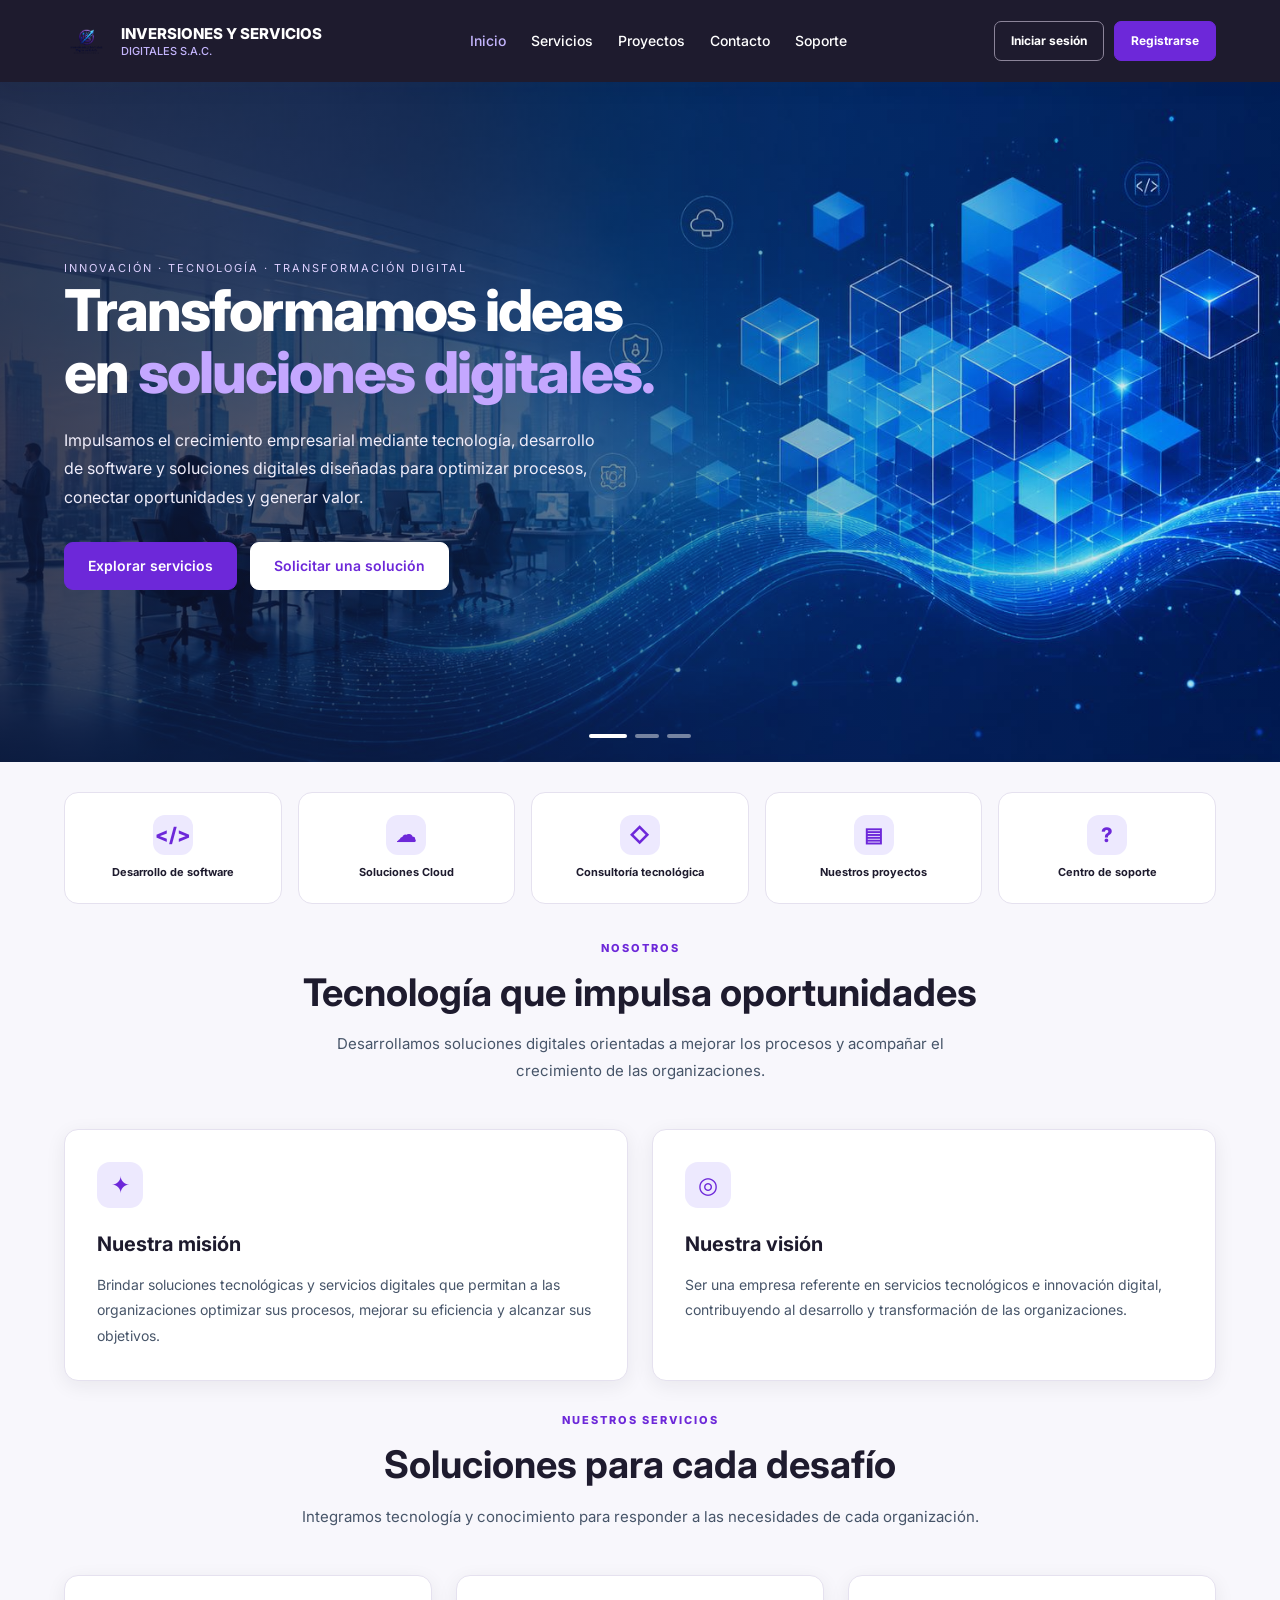
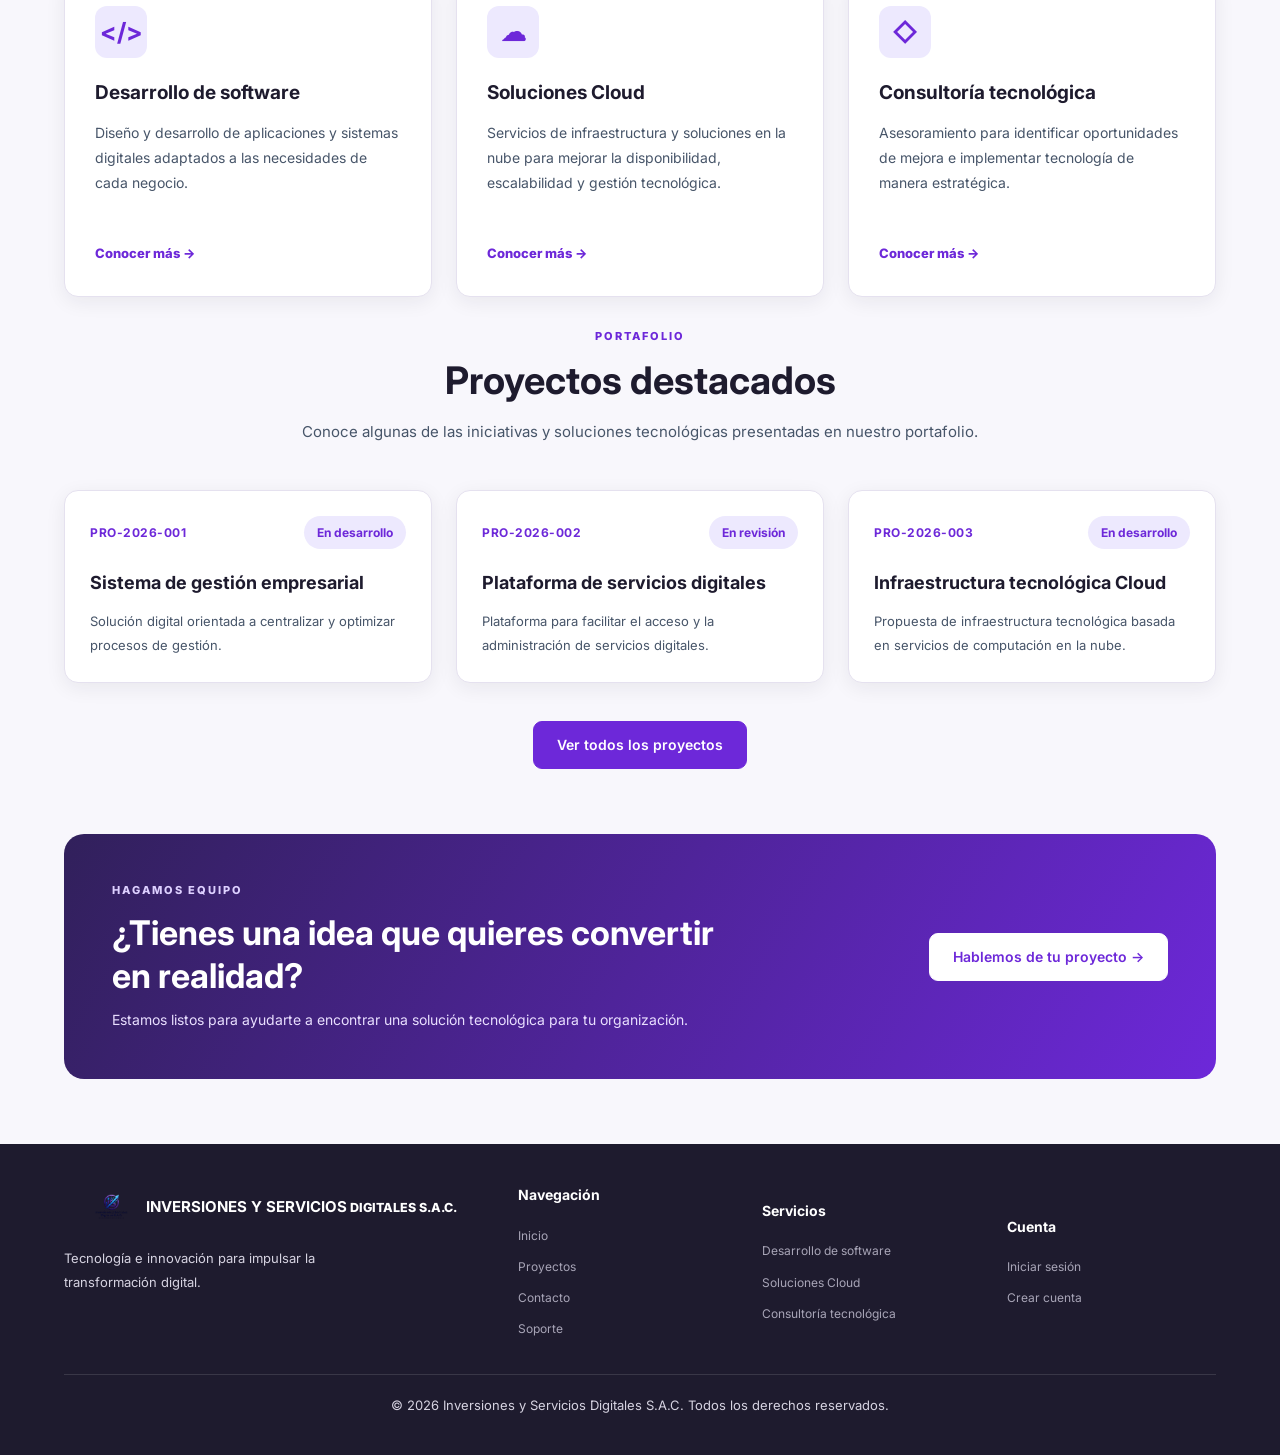
==== index.html @ 705d5c8a "Add files via upload" ====
<!DOCTYPE html>
<html lang="es">
<head>
    <meta charset="UTF-8">
    <meta name="viewport" content="width=device-width, initial-scale=1.0">
    <meta name="description" content="Inversiones y Servicios Digitales S.A.C. Soluciones tecnológicas, desarrollo de software y transformación digital para empresas.">
    <title>Inversiones y Servicios Digitales S.A.C.</title>
    <link rel="icon" type="image/png" href="assets/logo.png">
    <link rel="preconnect" href="https://fonts.googleapis.com">
    <link rel="preconnect" href="https://fonts.gstatic.com" crossorigin>
    <link href="https://fonts.googleapis.com/css2?family=Inter:wght@400;500;600;700;800&display=swap" rel="stylesheet">

    <link rel="stylesheet" href="css/styles.css">
</head>
<body>

    <!-- NAVEGACIÓN -->
     <header class="navbar">
        <div class="container nav-content">
             <a href="index.html" class="logo">
                <img src="assets/logo.png" alt="Logo ISD">
                <div class="logo-text">
                    INVERSIONES Y SERVICIOS
                    <span>DIGITALES S.A.C.</span>
                </div>
            </a>
            <button class="menu-toggle"
            aria-label="Abrir menú"
            aria-expanded="false">☰</button>
            <ul class="nav-links">
                <li><a href="index.html" class="active">Inicio</a></li>
                <li><a href="index.html#servicios">Servicios</a></li>
                <li><a href="proyectos.html">Proyectos</a></li>
                <li><a href="contacto.html">Contacto</a></li>
                <li><a href="soporte.html">Soporte</a></li>
            </ul>
            <div class="nav-actions">
                <a href="login.html" class="btn-login">Iniciar sesión</a>
                <a href="registro.html" class="btn-register">Registrarse</a>
            </div>
        </div>
    </header>

    <main>

        <!-- HERO PRINCIPAL -->
        <section class="home-hero">

            <div class="hero-overlay"></div>

            <div class="hero-container">
                <div class="hero-content">

                    <span class="hero-label">
                        INNOVACIÓN · TECNOLOGÍA · TRANSFORMACIÓN DIGITAL
                    </span>

                    <h1>
                        Transformamos ideas en
                        <span>soluciones digitales.</span>
                    </h1>

                    <p>
                        Impulsamos el crecimiento empresarial mediante
                        tecnología, desarrollo de software y soluciones
                        digitales diseñadas para optimizar procesos,
                        conectar oportunidades y generar valor.
                    </p>

                    <div class="hero-actions">
                        <a href="#servicios" class="btn btn-primary">
                            Explorar servicios
                        </a>

                        <a href="contacto.html" class="btn btn-secondary">
                            Solicitar una solución
                        </a>
                    </div>

                </div>
            </div>

            <div class="hero-indicator">
                <span></span>
                <span></span>
                <span></span>
            </div>

        </section>


        <!-- ACCESOS RÁPIDOS -->
        <section class="quick-access">
            <div class="quick-access-container">

                <a href="#software" class="quick-card">
                    <div class="quick-icon">&lt;/&gt;</div>
                    <span>Desarrollo de software</span>
                </a>

                <a href="#cloud" class="quick-card">
                    <div class="quick-icon">☁</div>
                    <span>Soluciones Cloud</span>
                </a>

                <a href="#consultoria" class="quick-card">
                    <div class="quick-icon">◇</div>
                    <span>Consultoría tecnológica</span>
                </a>

                <a href="proyectos.html" class="quick-card">
                    <div class="quick-icon">▤</div>
                    <span>Nuestros proyectos</span>
                </a>

                <a href="soporte.html" class="quick-card">
                    <div class="quick-icon">?</div>
                    <span>Centro de soporte</span>
                </a>

            </div>
        </section>


        <!-- NOSOTROS -->
        <section class="section about-section">
            <div class="container">

                <div class="section-heading">
                    <span class="section-tag">NOSOTROS</span>
                    <h2>Tecnología que impulsa oportunidades</h2>
                    <p>
                        Desarrollamos soluciones digitales orientadas
                        a mejorar los procesos y acompañar el crecimiento
                        de las organizaciones.
                    </p>
                </div>

                <div class="about-grid">

                    <article class="about-card">
                        <div class="about-icon">✦</div>
                        <h3>Nuestra misión</h3>
                        <p>
                            Brindar soluciones tecnológicas y servicios
                            digitales que permitan a las organizaciones
                            optimizar sus procesos, mejorar su eficiencia
                            y alcanzar sus objetivos.
                        </p>
                    </article>

                    <article class="about-card">
                        <div class="about-icon">◎</div>
                        <h3>Nuestra visión</h3>
                        <p>
                            Ser una empresa referente en servicios
                            tecnológicos e innovación digital,
                            contribuyendo al desarrollo y transformación
                            de las organizaciones.
                        </p>
                    </article>

                </div>

            </div>
        </section>


        <!-- SERVICIOS -->
        <section class="section services-section" id="servicios">
            <div class="container">

                <div class="section-heading">
                    <br>
                    <span class="section-tag">NUESTROS SERVICIOS</span>
                    <h2>Soluciones para cada desafío</h2>
                    <p>
                        Integramos tecnología y conocimiento para
                        responder a las necesidades de cada organización.
                    </p>
                </div>

                <div class="services-grid">

                    <article class="service-card" id="software">
                        <div class="service-icon">&lt;/&gt;</div>
                        <h3>Desarrollo de software</h3>
                        <p>
                            Diseño y desarrollo de aplicaciones y sistemas
                            digitales adaptados a las necesidades
                            de cada negocio.
                        </p>
                        <a href="contacto.html" class="card-link">
                            Conocer más →
                        </a>
                    </article>

                    <article class="service-card" id="cloud">
                        <div class="service-icon">☁</div>
                        <h3>Soluciones Cloud</h3>
                        <p>
                            Servicios de infraestructura y soluciones
                            en la nube para mejorar la disponibilidad,
                            escalabilidad y gestión tecnológica.
                        </p>
                        <a href="contacto.html" class="card-link">
                            Conocer más →
                        </a>
                    </article>

                    <article class="service-card" id="consultoria">
                        <div class="service-icon">◇</div>
                        <h3>Consultoría tecnológica</h3>
                        <p>
                            Asesoramiento para identificar oportunidades
                            de mejora e implementar tecnología
                            de manera estratégica.
                        </p>
                        <a href="contacto.html" class="card-link">
                            Conocer más →
                        </a>
                    </article>

                </div>

            </div>
        </section>


        <!-- PROYECTOS DESTACADOS -->
        <section class="section projects-section">
            <div class="container">

                <div class="section-heading">
                    <br>
                    <span class="section-tag">PORTAFOLIO</span>
                    <h2>Proyectos destacados</h2>
                    <p>
                        Conoce algunas de las iniciativas y soluciones
                        tecnológicas presentadas en nuestro portafolio.
                    </p>
                </div>

                <div class="projects-grid">

                    <article class="project-card">
                        <div class="project-top">
                            <span class="project-code">PRO-2026-001</span>
                            <span class="project-status status-progress">
                                En desarrollo
                            </span>
                        </div>
                        <h3>Sistema de gestión empresarial</h3>
                        <p>
                            Solución digital orientada a centralizar
                            y optimizar procesos de gestión.
                        </p>
                    </article>

                    <article class="project-card">
                        <div class="project-top">
                            <span class="project-code">PRO-2026-002</span>
                            <span class="project-status status-review">
                                En revisión
                            </span>
                        </div>
                        <h3>Plataforma de servicios digitales</h3>
                        <p>
                            Plataforma para facilitar el acceso
                            y la administración de servicios digitales.
                        </p>
                    </article>

                    <article class="project-card">
                        <div class="project-top">
                            <span class="project-code">PRO-2026-003</span>
                            <span class="project-status status-progress">
                                En desarrollo
                            </span>
                        </div>
                        <h3>Infraestructura tecnológica Cloud</h3>
                        <p>
                            Propuesta de infraestructura tecnológica
                            basada en servicios de computación en la nube.
                        </p>
                    </article>

                </div>

                <div class="projects-action">
                    <a href="proyectos.html" class="btn btn-outline">
                        Ver todos los proyectos
                    </a>
                </div>

            </div>
        </section>


        <!-- LLAMADA A LA ACCIÓN -->
        <section class="cta-section">
            <div class="container">
                <div class="cta-content">

                    <div>
                        <span class="cta-tag">HAGAMOS EQUIPO</span>
                        <h2>¿Tienes una idea que quieres convertir en realidad?</h2>
                        <p>
                            Estamos listos para ayudarte a encontrar
                            una solución tecnológica para tu organización.
                        </p>
                    </div>

                    <a href="contacto.html" class="btn btn-cta">
                        Hablemos de tu proyecto →
                    </a>

                </div>
            </div>
        </section>

    </main>


    <!-- FOOTER -->
    <footer class="footer">
        <div class="container">

            <div class="footer-content">

                <div class="footer-brand">
                    <a href="index.html" class="logo footer-logo">
                        <img src="assets/logo.png" alt="Logo de la empresa">
                        <span class="logo-text">
                            <strong>INVERSIONES Y SERVICIOS</strong>
                            <small>DIGITALES S.A.C.</small>
                        </span>
                    </a>

                    <p>
                        Tecnología e innovación para impulsar
                        la transformación digital.
                    </p>
                </div>

                <div class="footer-links">
                    <h4>Navegación</h4>
                    <a href="index.html">Inicio</a>
                    <a href="proyectos.html">Proyectos</a>
                    <a href="contacto.html">Contacto</a>
                    <a href="soporte.html">Soporte</a>
                </div>

                <div class="footer-links">
                    <h4>Servicios</h4>
                    <a href="#software">Desarrollo de software</a>
                    <a href="#cloud">Soluciones Cloud</a>
                    <a href="#consultoria">Consultoría tecnológica</a>
                </div>

                <div class="footer-links">
                    <h4>Cuenta</h4>
                    <a href="login.html">Iniciar sesión</a>
                    <a href="registro.html">Crear cuenta</a>
                </div>

            </div>

            <div class="footer-bottom">
                <p>
                    © 2026 Inversiones y Servicios Digitales S.A.C.
                    Todos los derechos reservados.
                </p>
            </div>

        </div>
    </footer>

    <script src="js/app.js"></script>

</body>
</html>
---- css/styles.css ----
:root {
    --principal: #F8F7FC;
    --secundario: #6D28D9;
    --oscuro: #1E1B2E;

    --blanco: #FFFFFF;
    --texto: #475569;
    --borde: #E5E1EF;

    --violeta-claro: #EDE9FE;
    --violeta-hover: #5B21B6;

    --verde: #16A34A;
    --amarillo: #D97706;
    --rojo: #DC2626;

    --sombra: 0 5px 20px rgba(30, 27, 46, 0.07);
    --sombra-hover: 0 12px 30px rgba(30, 27, 46, 0.12);

    --radio: 14px;
    --transicion: 0.3s ease;
}

* {
    margin: 0;
    padding: 0;
    box-sizing: border-box;
}

html {
    scroll-behavior: smooth;
    scroll-padding-top: 90px;
}

body {
    font-family: 'Inter', Arial, sans-serif;
    background: var(--principal);
    color: var(--oscuro);
    line-height: 1.6;
}

a {
    text-decoration: none;
    color: inherit;
}

button,
input,
select,
textarea {
    font: inherit;
}

img {
    max-width: 100%;
    display: block;
}

.container {
    width: 90%;
    max-width: 1200px;
    margin: 0 auto;
}

.navbar {
    background: var(--oscuro);
    color: var(--blanco);
    padding: 15px 0;
    position: sticky;
    top: 0;
    z-index: 100;
    box-shadow: var(--sombra);
}

.nav-content,
.nav-container {
    width: 90%;
    max-width: 1320px;
    min-height: 52px;
    margin: 0 auto;

    display: flex;
    align-items: center;
    justify-content: space-between;
    gap: 20px;
}

.logo {
    display: flex;
    align-items: center;
    gap: 12px;
}

.logo img {
    width: 45px;
    height: 45px;
    object-fit: contain;
}

.logo-text {
    font-size: 15px;
    font-weight: 800;
    line-height: 1.3;
}

.logo-text span {
    display: block;
    color: #C4B5FD;
    font-size: 11px;
    font-weight: 500;
}

.navbar .logo-text {
    display: flex;
    flex-direction: column;
    color: var(--blanco);
}

.navbar .logo-text strong {
    font-size: 12px;
    font-weight: 800;
}

.navbar .logo-text small {
    color: #C4B5FD;
    font-size: 10px;
}

/* ENLACES DE NAVEGACIÓN */

.nav-links {
    display: flex;
    align-items: center;
    gap: 25px;
    list-style: none;
}

.nav-links a {
    color: var(--blanco);
    font-size: 14px;
    font-weight: 500;
    transition: var(--transicion);
}

.nav-links a:hover,
.nav-links a.active {
    color: #C4B5FD;
}

.menu-toggle {
    display: none;
    background: transparent;
    color: var(--blanco);
    border: 0;
    cursor: pointer;
    padding: 5px;
}

.menu-toggle span {
    display: block;
    width: 25px;
    height: 3px;
    margin: 5px auto;
    background: var(--blanco);
    border-radius: 3px;
    transition: var(--transicion);
}

.menu-toggle.active span:nth-child(1) {
    transform: translateY(8px) rotate(45deg);
}

.menu-toggle.active span:nth-child(2) {
    opacity: 0;
}

.menu-toggle.active span:nth-child(3) {
    transform: translateY(-8px) rotate(-45deg);
}

.nav-actions {
    display: flex;
    align-items: center;
    gap: 10px;
    flex-shrink: 0;
}

.btn-login,
.btn-register,
.nav-login,
.nav-register {
    display: inline-flex;
    align-items: center;
    justify-content: center;

    padding: 9px 16px;
    border-radius: 8px;

    font-size: 12px;
    font-weight: 700;

    transition: var(--transicion);
}

.btn-login,
.nav-login {
    color: var(--blanco);
    background: transparent;
    border: 1px solid #8B8499;
}

.btn-login:hover,
.nav-login:hover {
    background: rgba(255, 255, 255, 0.10);
    border-color: var(--blanco);
}

/* REGISTRARSE */

.btn-register,
.nav-register {
    color: var(--blanco);
    background: var(--secundario);
    border: 1px solid var(--secundario);
}

.btn-register:hover,
.nav-register:hover {
    background: var(--violeta-hover);
    border-color: var(--violeta-hover);
    transform: translateY(-2px);
}

.btn {
    display: inline-block;

    background: var(--secundario);
    color: var(--blanco);

    border: 1px solid var(--secundario);
    padding: 12px 23px;

    border-radius: 9px;

    font-size: 14px;
    font-weight: 600;

    cursor: pointer;
    text-align: center;

    transition: var(--transicion);
}

.btn:hover {
    background: var(--violeta-hover);
    border-color: var(--violeta-hover);
    transform: translateY(-2px);
}

.btn-light {
    background: var(--blanco);
    color: var(--secundario);
    border-color: var(--blanco);
}

.btn-light:hover {
    background: var(--violeta-claro);
    color: var(--violeta-hover);
    border-color: var(--violeta-claro);
}

.btn-primary {
    background: var(--secundario);
    color: var(--blanco);
    border-color: var(--secundario);
}

.btn-primary:hover {
    background: var(--violeta-hover);
    border-color: var(--violeta-hover);
}

.btn-secondary {
    background: var(--blanco);
    color: var(--secundario);
    border-color: var(--blanco);
}

.btn-secondary:hover {
    background: var(--violeta-claro);
    color: var(--violeta-hover);
}

.btn:focus-visible,
.menu-toggle:focus-visible,
.nav-links a:focus-visible,
.nav-actions a:focus-visible {
    outline: 3px solid #C4B5FD;
    outline-offset: 4px;
}

.project-card {
    position: relative;
    display: flex;
    flex-direction: column;
    align-items: flex-start;
}

.project-code {
    display: inline-block;
    color: var(--secundario);
    font-size: 12px;
    font-weight: 700;
    letter-spacing: 0.5px;
    margin-bottom: 12px;
}

.project-status {
    display: inline-block;
    width: fit-content;
    padding: 7px 13px;
    margin-top: 18px;
    border-radius: 20px;
    font-size: 12px;
    font-weight: 700;
}

.status-progress {
    background: #EDE9FE;
    color: #6D28D9;
}

.projects-action {
    display: flex;
    justify-content: center;
    margin-top: 38px;
}

.page-header {
    background: var(--oscuro);
    color: var(--blanco);
    padding: 60px 0;
}

.page-header h1 {
    font-size: clamp(27px, 4vw, 38px);
    line-height: 1.3;
    margin-bottom: 12px;
}

.page-header p {
    color: #D6D3E1;
    max-width: 700px;
    font-size: 15px;
}

.dashboard {
    padding: 45px 0 80px;
}

.dashboard-top {
    display: flex;
    align-items: center;
    justify-content: space-between;
    gap: 15px;
    flex-wrap: wrap;
    margin-bottom: 25px;
}

.connection {
    display: inline-block;
    background: #DCFCE7;
    color: #166534;
    padding: 9px 15px;
    border-radius: 30px;
    font-size: 12px;
    font-weight: 700;
}

.dashboard-note {
    background: #FEF3C7;
    color: #92400E;
    border-radius: 9px;
    padding: 13px 16px;
    font-size: 13px;
    margin-bottom: 22px;
}

.table-container {
    overflow-x: auto;
    background: var(--blanco);
    border-radius: var(--radio);
    box-shadow: var(--sombra);
    border: 1px solid var(--borde);
}

table {
    width: 100%;
    border-collapse: collapse;
    min-width: 950px;
}

th {
    background: var(--oscuro);
    color: var(--blanco);
    text-align: left;
    padding: 16px;
    font-size: 13px;
    font-weight: 600;
}

td {
    padding: 15px 16px;
    border-bottom: 1px solid var(--borde);
    color: var(--texto);
    font-size: 13px;
}

tbody tr {
    transition: background var(--transicion);
}

tbody tr:hover {
    background: #F8F5FF;
}

tbody tr:last-child td {
    border-bottom: none;
}

.status {
    display: inline-block;
    border-radius: 30px;
    padding: 5px 11px;
    font-size: 11px;
    font-weight: 700;
}

.status-process {
    background: #DBEAFE;
    color: #1D4ED8;
}

.status-pending {
    background: #FEF3C7;
    color: #92400E;
}

.status-review {
    background: #EDE9FE;
    color: #6D28D9;
}

.status-finished {
    background: #DCFCE7;
    color: #166534;
}

.filter-bar {
    display: flex;
    flex-wrap: wrap;
    gap: 12px;
    margin-bottom: 20px;
}

.filter-bar input,
.filter-bar select {
    background: var(--blanco);
    border: 1px solid var(--borde);
    border-radius: 8px;
    padding: 11px 13px;
    outline: none;
}

.filter-bar input {
    flex: 1;
    min-width: 200px;
}

.filter-bar input:focus,
.filter-bar select:focus {
    border-color: var(--secundario);
    box-shadow: 0 0 0 3px rgba(109, 40, 217, 0.10);
}

.form-section {
    padding: 65px 0 85px;
}

.form-container {
    max-width: 720px;
    margin: 0 auto;
    background: var(--blanco);
    padding: 38px;
    border: 1px solid var(--borde);
    border-radius: var(--radio);
    box-shadow: var(--sombra);
}

.form-container h2 {
    margin-bottom: 9px;
    font-size: 24px;
}

.form-description {
    color: var(--texto);
    font-size: 14px;
    margin-bottom: 28px;
}

.form-grid {
    display: grid;
    grid-template-columns: repeat(2, minmax(0, 1fr));
    gap: 18px;
}

.form-group {
    margin-bottom: 18px;
}

.form-group.full {
    grid-column: 1 / -1;
}

.form-group label {
    display: block;
    font-size: 13px;
    font-weight: 700;
    margin-bottom: 7px;
}

.form-group input,
.form-group select,
.form-group textarea {
    width: 100%;
    padding: 12px 14px;
    border: 1px solid var(--borde);
    border-radius: 8px;
    outline: none;
    background: var(--blanco);
    transition: var(--transicion);
}

.form-group input:focus,
.form-group select:focus,
.form-group textarea:focus {
    border-color: var(--secundario);
    box-shadow: 0 0 0 3px rgba(109, 40, 217, 0.12);
}

.form-group textarea {
    resize: vertical;
    min-height: 130px;
}

.form-message {
    margin-top: 15px;
    font-size: 14px;
    font-weight: 600;
}

.footer {
    background: var(--oscuro);
    color: var(--blanco);
    padding: 40px 0;
    text-align: center;
}

.footer .logo {
    justify-content: center;
}

.footer .logo-text {
    text-align: left;
}

.footer p {
    color: #D6D3E1;
    font-size: 13px;
}

.footer-links {
    display: flex;
    justify-content: center;
    flex-wrap: wrap;
    gap: 22px;
    margin: 20px 0;
}

.footer-links a {
    color: #C4B5FD;
    font-size: 13px;
    transition: var(--transicion);
}

.footer-links a:hover {
    color: var(--blanco);
}

.nav-container {
    width: 90%;
    max-width: 1320px;
    min-height: 52px;
    margin: 0 auto;
    display: flex;
    align-items: center;
    justify-content: space-between;
    gap: 25px;
}

.navbar .logo-text {
    display: flex;
    flex-direction: column;
    color: var(--blanco);
}

.navbar .logo-text strong {
    font-size: 12px;
    font-weight: 800;
}

.navbar .logo-text small {
    color: #C4B5FD;
    font-size: 10px;
}

.nav-actions {
    display: flex;
    align-items: center;
    gap: 10px;
    flex-shrink: 0;
}

.btn-login,
.btn-register {
    display: inline-flex;
    align-items: center;
    justify-content: center;
    padding: 9px 16px;
    border-radius: 7px;
    font-size: 12px;
    font-weight: 700;
    text-decoration: none;
    transition: var(--transicion);
}

.btn-login {
    color: var(--blanco);
    background: transparent;
    border: 1px solid #8B8499;
}

.btn-login:hover {
    background: rgba(255,255,255,0.10);
    border-color: var(--blanco);
}

.btn-register {
    color: var(--blanco);
    background: var(--secundario);
    border: 1px solid var(--secundario);
}

.btn-register:hover {
    background: var(--violeta-hover);
    border-color: var(--violeta-hover);
    transform: translateY(-2px);
}

.home-hero {
    position: relative;
    width: 100%;
    min-height: 570px;
    height: min(680px, 72vw);
    display: flex;
    align-items: center;
    overflow: hidden;
    background-image: url("../assets/banner.jpeg");
    background-size: cover;
    background-position: center;
    background-repeat: no-repeat;
}

.home-hero .hero-overlay {
    position: absolute;
    inset: 0;
    z-index: 1;
    background: linear-gradient(
        90deg,
        rgba(13, 20, 48, 0.82) 0%,
        rgba(13, 20, 48, 0.66) 34%,
        rgba(13, 20, 48, 0.20) 66%,
        rgba(13, 20, 48, 0.03) 100%
    );
}

.home-hero .hero-container {
    position: relative;
    z-index: 2;
    width: 90%;
    max-width: 1320px;
    margin: 0 auto;
}

.home-hero .hero-content {
    display: block;
    max-width: 590px;
    color: var(--blanco);
}

.home-hero .hero-label {
    background: transparent;
    color: #DDD0FF;
    padding: 0;
    border-radius: 0;
    font-size: 11px;
    letter-spacing: 2px;
    margin-bottom: 22px;
}

.home-hero .hero-content h1 {
    max-width: 620px;
    color: var(--blanco);
    font-size: clamp(38px, 4.5vw, 64px);
    line-height: 1.08;
    font-weight: 800;
    letter-spacing: -2px;
    margin-bottom: 22px;
}

.home-hero .hero-content h1 span {
    color: #C4A7FF;
}

.home-hero .hero-content p {
    max-width: 540px;
    color: #F0EDFA;
    font-size: 16px;
    line-height: 1.8;
    margin-bottom: 30px;
}

.home-hero .hero-actions {
    display: flex;
    flex-wrap: wrap;
    gap: 13px;
}

.home-hero .btn-primary {
    background: var(--secundario);
    color: var(--blanco);
    border-color: var(--secundario);
}

.home-hero .btn-primary:hover {
    background: var(--violeta-hover);
    border-color: var(--violeta-hover);
}

.home-hero .btn-secondary {
    background: var(--blanco);
    color: var(--secundario);
    border-color: var(--blanco);
}

.home-hero .btn-secondary:hover {
    background: var(--violeta-claro);
}

.hero-indicator {
    position: absolute;
    z-index: 3;
    bottom: 24px;
    left: 50%;
    transform: translateX(-50%);
    display: flex;
    gap: 8px;
}

.hero-indicator span {
    width: 24px;
    height: 4px;
    border-radius: 10px;
    background: rgba(255,255,255,0.45);
}

.hero-indicator span:first-child {
    width: 38px;
    background: var(--blanco);
}

.quick-access {
    background: var(--principal);
    padding: 30px 0;
}

.quick-access-container {
    width: 90%;
    max-width: 1180px;
    margin: auto;
    display: grid;
    grid-template-columns: repeat(5, minmax(0, 1fr));
    gap: 16px;
}

.quick-card {
    min-height: 112px;
    background: var(--blanco);
    border: 1px solid var(--borde);
    border-radius: var(--radio);
    display: flex;
    flex-direction: column;
    justify-content: center;
    align-items: center;
    gap: 9px;
    padding: 15px 10px;
    transition: var(--transicion);
}

.quick-card:hover {
    border-color: var(--secundario);
    transform: translateY(-5px);
    box-shadow: var(--sombra-hover);
}

.quick-icon {
    width: 40px;
    height: 40px;
    display: grid;
    place-items: center;
    border-radius: 12px;
    background: var(--violeta-claro);
    color: var(--secundario);
    font-size: 20px;
    font-weight: 800;
}

.quick-card span:last-child {
    color: var(--oscuro);
    font-size: 11px;
    font-weight: 700;
    text-align: center;
}

.home-hero ~ .quick-access + .section .section-heading,
.home-hero ~ .section .section-heading {
    max-width: 680px;
    margin: 0 auto 45px;
    text-align: center;
}

.section-heading .section-tag {
    display: inline-block;
    color: var(--secundario);
    font-size: 11px;
    font-weight: 800;
    letter-spacing: 2px;
    margin-bottom: 12px;
}

.section-heading h2 {
    color: var(--oscuro);
    font-size: clamp(27px, 3vw, 38px);
    line-height: 1.2;
    margin-bottom: 15px;
}

.section-heading p {
    color: var(--texto);
    font-size: 15px;
    line-height: 1.8;
}

.about-grid {
    display: grid;
    grid-template-columns: repeat(2, minmax(0, 1fr));
    gap: 24px;
}

.about-card {
    padding: 32px;
    background: var(--blanco);
    border: 1px solid var(--borde);
    border-radius: var(--radio);
    box-shadow: var(--sombra);
}

.about-icon {
    width: 46px;
    height: 46px;
    display: grid;
    place-items: center;
    border-radius: 13px;
    background: var(--violeta-claro);
    color: var(--secundario);
    font-size: 23px;
    margin-bottom: 20px;
}

.about-card h3 {
    font-size: 20px;
    margin-bottom: 12px;
}

.about-card p {
    color: var(--texto);
    font-size: 14px;
    line-height: 1.8;
}

.services-section {
    background: var(--principal);
}

.services-grid {
    display: grid;
    grid-template-columns: repeat(3, minmax(0, 1fr));
    gap: 24px;
}

.service-card {
    background: var(--blanco);
    padding: 30px;
    border-radius: var(--radio);
    border: 1px solid var(--borde);
    box-shadow: var(--sombra);
    transition: var(--transicion);
}

.service-card:hover {
    transform: translateY(-5px);
    border-color: var(--secundario);
    box-shadow: var(--sombra-hover);
}

.service-icon {
    width: 52px;
    height: 52px;
    background: var(--violeta-claro);
    color: var(--secundario);
    border-radius: 12px;
    display: grid;
    place-items: center;
    font-size: 25px;
    font-weight: 700;
    margin-bottom: 20px;
}

.service-card h3 {
    margin-bottom: 12px;
    font-size: 19px;
}

.service-card p {
    min-height: 100px;
    color: var(--texto);
    font-size: 14px;
    line-height: 1.8;
    margin-bottom: 20px;
}

.card-link {
    color: var(--secundario);
    font-size: 13px;
    font-weight: 800;
}

.projects-grid {
    display: grid;
    grid-template-columns: repeat(3, minmax(0, 1fr));
    gap: 24px;
}

.projects-grid .project-card {
    padding: 25px;
    background: var(--blanco);
    border: 1px solid var(--borde);
    border-radius: var(--radio);
    box-shadow: var(--sombra);
    transition: var(--transicion);
}

.projects-grid .project-card:hover {
    transform: translateY(-5px);
    box-shadow: var(--sombra-hover);
}

.project-top {
    display: flex;
    flex-wrap: wrap;
    align-items: center;
    justify-content: space-between;
    gap: 10px;
    width: 100%;
    margin-bottom: 20px;
}

.projects-grid .project-code {
    margin: 0;
}

.projects-grid .project-status {
    margin: 0;
}

.projects-grid .project-card h3 {
    font-size: 18px;
    margin-bottom: 12px;
}

.projects-grid .project-card p {
    color: var(--texto);
    font-size: 13px;
    line-height: 1.8;
}

.cta-section {
    padding: 65px 0;
    background: var(--principal);
}

.cta-content {
    padding: 48px;
    border-radius: 20px;
    background: linear-gradient(120deg, #31205B, #6D28D9);
    color: var(--blanco);
    display: flex;
    align-items: center;
    justify-content: space-between;
    gap: 35px;
}

.cta-tag {
    display: block;
    color: #DDD0FF;
    font-size: 11px;
    font-weight: 800;
    letter-spacing: 2px;
    margin-bottom: 12px;
}

.cta-content h2 {
    max-width: 620px;
    font-size: clamp(24px, 3vw, 34px);
    line-height: 1.25;
    margin-bottom: 12px;
}

.cta-content p {
    max-width: 580px;
    color: #E9DFFF;
    font-size: 14px;
}

.btn-cta {
    flex-shrink: 0;
    background: var(--blanco);
    color: var(--secundario);
    border-color: var(--blanco);
}

.btn-cta:hover {
    background: var(--violeta-claro);
    color: var(--violeta-hover);
}

.footer .footer-content {
    display: grid;
    grid-template-columns: 2fr 1fr 1fr 1fr;
    gap: 35px;
    text-align: left;
    padding-bottom: 35px;
}

.footer .footer-brand p {
    max-width: 290px;
    margin-top: 18px;
    line-height: 1.8;
}

.footer .footer-links {
    display: flex;
    flex-direction: column;
    align-items: flex-start;
    gap: 12px;
    margin: 0;
}

.footer .footer-links h4 {
    font-size: 14px;
    margin-bottom: 7px;
}

.footer .footer-links a {
    color: #A8A5B7;
    font-size: 12px;
}

.footer .footer-links a:hover {
    color: #C4B5FD;
}

.footer .footer-bottom {
    padding-top: 20px;
    border-top: 1px solid rgba(255,255,255,0.12);
}

@media (max-width: 1050px) {

    .quick-access-container {
        grid-template-columns: repeat(3, 1fr);
    }

    .nav-links {
        gap: 16px;
    }

    .nav-links a {
        font-size: 12px;
    }

    .footer .footer-content {
        grid-template-columns: repeat(2, 1fr);
    }

}

@media (max-width: 900px) {

    .hero-content {
        gap: 30px;
    }

    .hero h1 {
        font-size: 42px;
    }

    .hero-image {
        height: 330px;
    }

    .cards-grid {
        gap: 18px;
    }

    .card {
        padding: 24px;
    }

}

@media (max-width: 768px) {

    .nav-container {
        flex-wrap: wrap;
    }

    .nav-content {
        flex-wrap: wrap;
    }

    .menu-toggle {
        display: block;
    }

    .navbar .nav-links {
        display: none;
        position: absolute;
        top: 100%;
        left: 0;
        width: 100%;
        padding: 20px 5%;
        background: var(--oscuro);
        flex-direction: column;
        align-items: flex-start;
        gap: 18px;
    }

    .navbar .nav-links.open,
    .navbar .nav-links.show {
        display: flex;
    }

    .nav-actions {
        width: 100%;
        justify-content: center;
        padding-bottom: 12px;
    }

    .nav-actions a {
        flex: 1;
        max-width: 180px;
    }

    .hero {
        padding: 65px 0;
    }

    .hero-content {
        flex-direction: column;
        text-align: center;
        gap: 35px;
    }

    .hero-text {
        width: 100%;
    }

    .hero h1 {
        font-size: clamp(34px, 7vw, 43px);
    }

    .hero p {
        margin-left: auto;
        margin-right: auto;
        font-size: 15px;
    }

    .hero-actions {
        justify-content: center;
    }

    .hero-image-container {
        width: 100%;
    }

    .hero-image {
        height: auto;
        max-height: 380px;
        object-fit: cover;
    }

    .home-hero {
        height: auto;
        min-height: 590px;
        background-position: 62% center;
    }

    .home-hero .hero-overlay {
        background: linear-gradient(
            90deg,
            rgba(13, 20, 48, 0.88),
            rgba(13, 20, 48, 0.60)
        );
    }

    .home-hero .hero-container {
        width: 88%;
        padding: 90px 0;
    }

    .home-hero .hero-content h1 {
        font-size: clamp(37px, 8vw, 52px);
    }

    .home-hero .hero-content p {
        font-size: 14px;
    }

    .section {
        padding: 60px 0;
    }

    .section-title {
        margin-bottom: 32px;
    }

    .cards-grid,
    .info-grid,
    .about-grid,
    .services-grid,
    .projects-grid {
        grid-template-columns: 1fr;
    }

    .service-card p {
        min-height: auto;
    }

    .quick-access-container {
        grid-template-columns: repeat(2, 1fr);
    }

    .form-container {
        padding: 25px;
    }

    .form-grid {
        grid-template-columns: 1fr;
    }

    .form-group.full {
        grid-column: auto;
    }

    .dashboard-top {
        align-items: flex-start;
        flex-direction: column;
    }

    .cta-content {
        flex-direction: column;
        align-items: flex-start;
        padding: 32px;
    }

}

@media (max-width: 480px) {

    .container {
        width: 92%;
    }

    .navbar {
        padding: 12px 0;
    }

    .logo {
        gap: 8px;
    }

    .logo img {
        width: 38px;
        height: 38px;
    }

    .logo-text {
        font-size: 12px;
    }

    .logo-text span {
        font-size: 10px;
    }

    .hero {
        padding: 50px 0;
    }

    .hero h1 {
        font-size: 34px;
    }

    .hero-label {
        font-size: 10px;
    }

    .hero-actions {
        flex-direction: column;
        width: 100%;
    }

    .hero-actions .btn {
        width: 100%;
    }

    .hero-image {
        border-radius: 15px;
    }

    .home-hero {
        min-height: 570px;
        background-position: 65% center;
    }

    .home-hero .hero-content h1 {
        font-size: 36px;
    }

    .home-hero .hero-actions {
        flex-direction: column;
    }

    .home-hero .hero-actions .btn {
        width: 100%;
    }

    .section-title h2 {
        font-size: 27px;
    }

    .card {
        padding: 23px;
    }

    .about-card,
    .service-card {
        padding: 23px;
    }

    .quick-access-container {
        gap: 10px;
    }

    .form-container {
        padding: 21px;
    }

    .page-header {
        padding: 45px 0;
    }

    .cta-content {
        padding: 27px 22px;
    }

    .footer {
        padding: 32px 0;
    }

    .footer .footer-content {
        grid-template-columns: 1fr 1fr;
    }

    .footer .footer-brand {
        grid-column: 1 / -1;
    }

}

@media (prefers-reduced-motion: reduce) {

    *,
    *::before,
    *::after {
        scroll-behavior: auto !important;
        transition-duration: 0.01ms !important;
        animation-duration: 0.01ms !important;
    }
}

.cards-grid {
    display: grid;
    grid-template-columns: repeat(3, minmax(0, 1fr));
    gap: 24px;
}

.card {
    background: var(--blanco);
    padding: 30px;
    border-radius: var(--radio);
    border: 1px solid var(--borde);
    box-shadow: var(--sombra);
    transition: var(--transicion);
}

.card:hover {
    transform: translateY(-5px);
    border-color: var(--secundario);
    box-shadow: var(--sombra-hover);
}

.card-icon {
    width: 52px;
    height: 52px;
    background: var(--violeta-claro);
    color: var(--secundario);
    border-radius: 12px;
    display: grid;
    place-items: center;
    font-size: 25px;
    font-weight: 700;
    margin-bottom: 20px;
}

.card h3 {
    margin-bottom: 12px;
    font-size: 19px;
    font-weight: 700;
}

.card p {
    color: var(--texto);
    font-size: 14px;
    line-height: 1.8;
}

@media (max-width: 768px) {
    .cards-grid {
        grid-template-columns: 1fr;
    }

    .card {
        padding: 24px;
    }
}

.login-page {
    min-height: 100vh;
    background: var(--principal);
    font-family: 'Inter', Arial, sans-serif;
    overflow-x: hidden;
}

.login-page .login-container {
    display: flex;
    width: 100%;
    min-height: 100vh;
    background: var(--blanco);
}

.login-page .login-section {
    width: 50.8%;
    min-height: 100vh;
    display: flex;
    justify-content: center;
    align-items: center;
    padding: 45px;
    background: var(--blanco);
}

.login-page .login-content {
    width: 420px;
    max-width: 100%;
}

.login-page .login-logo {
    display: flex;
    align-items: center;
    justify-content: center;
    gap: 12px;
    margin-bottom: 48px;
    color: var(--oscuro);
}

.login-page .login-logo img {
    width: 48px;
    height: 48px;
    object-fit: contain;
}

.login-page .login-logo-text {
    font-size: 13px;
    font-weight: 800;
    line-height: 1.4;
}

.login-page .login-logo-text span {
    display: block;
    color: var(--secundario);
    font-size: 11px;
    font-weight: 600;
}

.login-page .login-heading {
    margin-bottom: 32px;
}

.login-page .login-tag {
    display: block;
    color: var(--secundario);
    font-size: 11px;
    font-weight: 800;
    letter-spacing: 1.5px;
    margin-bottom: 12px;
}

.login-page .login-heading h1 {
    color: var(--oscuro);
    font-size: 34px;
    font-weight: 800;
    line-height: 1.2;
    margin-bottom: 13px;
}

.login-page .login-subtitle {
    color: var(--texto);
    font-size: 14px;
    line-height: 1.8;
}

.login-page .login-form-group {
    margin-bottom: 21px;
}

.login-page .login-form-group label {
    display: block;
    color: var(--oscuro);
    font-size: 13px;
    font-weight: 700;
    margin-bottom: 9px;
}

.login-page .login-form-group input {
    width: 100%;
    height: 47px;
    padding: 0 14px;
    border: 1px solid var(--borde);
    border-radius: 8px;
    outline: none;
    background: var(--blanco);
    color: var(--oscuro);
    font-size: 14px;
    transition: var(--transicion);
}

.login-page .login-form-group input::placeholder {
    color: #94A3B8;
}

.login-page .login-form-group input:focus {
    border-color: var(--secundario);
    box-shadow: 0 0 0 3px rgba(109, 40, 217, 0.12);
}

.login-page .login-form-options {
    display: flex;
    justify-content: space-between;
    align-items: center;
    flex-wrap: wrap;
    gap: 12px;
    margin-top: 8px;
    margin-bottom: 27px;
    font-size: 12px;
}

.login-page .login-remember {
    display: flex;
    align-items: center;
    gap: 8px;
    color: var(--texto);
    cursor: pointer;
}

.login-page .login-remember input {
    width: 16px;
    height: 16px;
    accent-color: var(--secundario);
    cursor: pointer;
}

.login-page .login-form-options a {
    color: var(--secundario);
    font-weight: 600;
    text-decoration: none;
    transition: var(--transicion);
}

.login-page .login-form-options a:hover {
    color: var(--violeta-hover);
    text-decoration: underline;
}

.login-page .login-button {
    width: 100%;
    min-height: 47px;
    padding: 12px 20px;
    border: 1px solid var(--secundario);
    border-radius: 9px;
    background: var(--secundario);
    color: var(--blanco);
    font-size: 14px;
    font-weight: 700;
    cursor: pointer;
    transition: var(--transicion);
}

.login-page .login-button:hover {
    background: var(--violeta-hover);
    border-color: var(--violeta-hover);
    transform: translateY(-2px);
}

.login-page .login-button:focus-visible,
.login-page a:focus-visible {
    outline: 3px solid #C4B5FD;
    outline-offset: 4px;
}

/* MENSAJES */

.login-page .login-message {
    min-height: 18px;
    margin-top: 14px;
    color: var(--texto);
    font-size: 12px;
    line-height: 1.6;
    text-align: center;
}

.login-page .login-register {
    margin-top: 24px;
    color: var(--texto);
    font-size: 12px;
    text-align: center;
}

.login-page .login-register a {
    color: var(--secundario);
    font-weight: 700;
    text-decoration: none;
}

.login-page .login-register a:hover {
    color: var(--violeta-hover);
    text-decoration: underline;
}

.login-page .login-back {
    display: block;
    margin-top: 24px;
    color: var(--texto);
    font-size: 12px;
    text-align: center;
    text-decoration: none;
    transition: var(--transicion);
}

.login-page .login-back:hover {
    color: var(--secundario);
}

.login-page .image-section {
    position: relative;
    width: 49.2%;
    min-height: 100vh;
    display: flex;
    justify-content: center;
    align-items: center;
    overflow: hidden;
    background: linear-gradient(
        135deg,
        #31205B,
        #6D28D9,
        #8B5CF6
    );
}

.login-page .dashboard-image {
    position: absolute;
    inset: 0;
    width: 100%;
    height: 100%;
    object-fit: cover;
    object-position: center;
}

.login-page .login-image-overlay {
    position: absolute;
    inset: 0;
    z-index: 1;
    display: flex;
    flex-direction: column;
    justify-content: flex-end;
    padding: 55px;
    background: linear-gradient(
        180deg,
        rgba(30, 27, 46, 0.05) 10%,
        rgba(30, 27, 46, 0.85) 100%
    );
}

.login-page .login-image-overlay span {
    color: #C4B5FD;
    font-size: 11px;
    font-weight: 800;
    letter-spacing: 2px;
    margin-bottom: 15px;
}

.login-page .login-image-overlay h2 {
    max-width: 450px;
    color: var(--blanco);
    font-size: 32px;
    font-weight: 800;
    line-height: 1.3;
    margin-bottom: 15px;
}

.login-page .login-image-overlay p {
    max-width: 420px;
    color: #E5E1EF;
    font-size: 14px;
    line-height: 1.8;
}

@media (max-width: 900px) {

    .login-page .login-section {
        width: 55%;
        padding: 35px;
    }

    .login-page .image-section {
        width: 45%;
    }

    .login-page .login-image-overlay {
        padding: 30px;
    }

    .login-page .login-image-overlay h2 {
        font-size: 25px;
    }

}

@media (max-width: 768px) {

    .login-page .login-container {
        min-height: 100vh;
    }

    .login-page .login-section {
        width: 100%;
        min-height: 100vh;
        padding: 35px 25px;
    }

    .login-page .login-content {
        width: 420px;
    }

    .login-page .login-logo {
        margin-bottom: 38px;
    }

    .login-page .image-section {
        display: none;
    }

}

@media (max-width: 480px) {

    .login-page .login-section {
        padding: 25px 20px;
    }

    .login-page .login-heading h1 {
        font-size: 29px;
    }

    .login-page .login-logo {
        margin-bottom: 32px;
    }

    .login-page .login-form-options {
        font-size: 11px;
    }

}

.login-page .register-row {
    display: grid;
    grid-template-columns: 1fr 1fr;
    gap: 14px;
}

.login-page .password-wrapper {
    position: relative;
}

.login-page .password-wrapper input {
    padding-right: 44px;
}

.login-page .toggle-password {
    position: absolute;
    right: 12px;
    top: 50%;
    transform: translateY(-50%);
    background: transparent;
    border: none;
    color: var(--texto);
    cursor: pointer;
    font-size: 16px;
    padding: 4px;
}

.login-page .toggle-password:hover {
    color: var(--secundario);
}

@media (max-width: 480px) {
    .login-page .register-row {
        grid-template-columns: 1fr;
        gap: 0;
    }
}

table select {
    padding: 7px 10px;
    border: 1px solid var(--borde);
    border-radius: 8px;
    background: var(--blanco);
    color: var(--oscuro);
    font-size: 12px;
    font-weight: 600;
    cursor: pointer;
}

table select:focus {
    outline: none;
    border-color: var(--secundario);
}
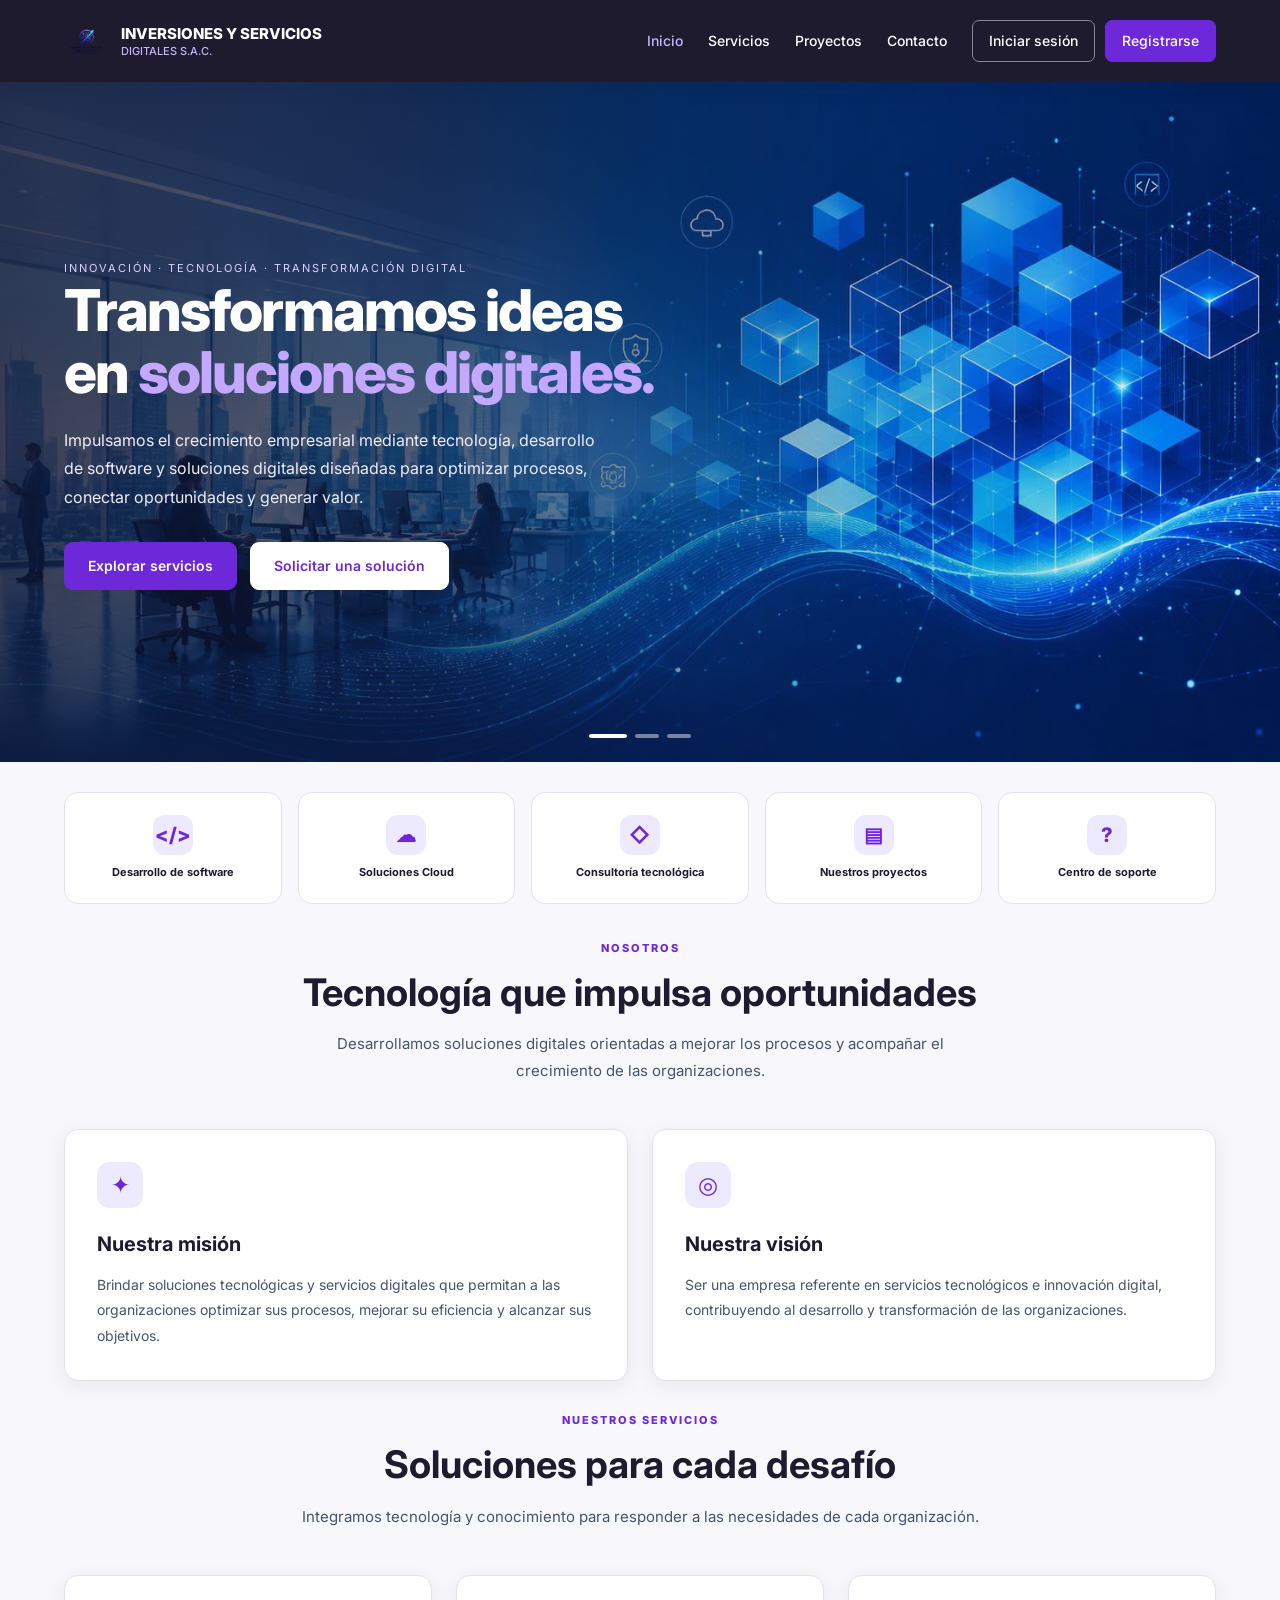
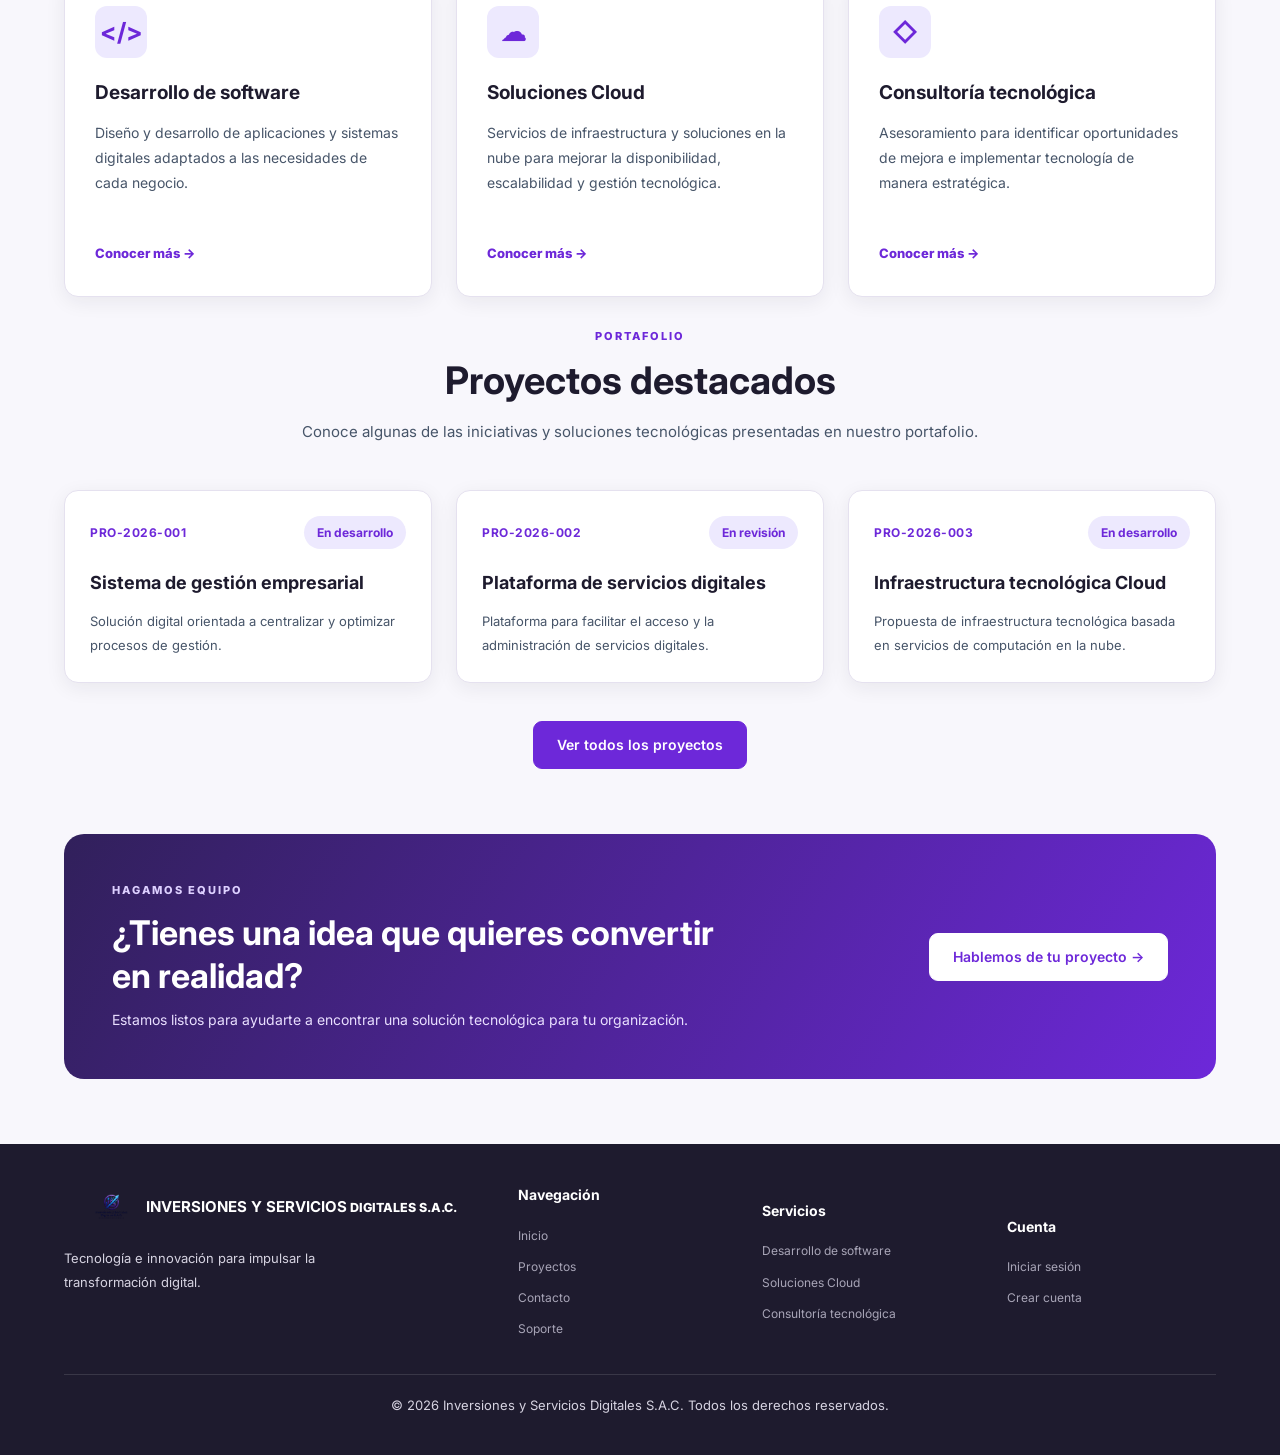
==== commit cb3d5533: "Add files via upload" ====
--- a/index.html
+++ b/index.html
@@ -9,12 +9,10 @@
     <link rel="preconnect" href="https://fonts.googleapis.com">
     <link rel="preconnect" href="https://fonts.gstatic.com" crossorigin>
     <link href="https://fonts.googleapis.com/css2?family=Inter:wght@400;500;600;700;800&display=swap" rel="stylesheet">
-
     <link rel="stylesheet" href="css/styles.css">
+    <link rel="stylesheet" href="https://cdnjs.cloudflare.com/ajax/libs/font-awesome/6.5.2/css/all.min.css">
 </head>
 <body>
-
-    <!-- NAVEGACIÓN -->
      <header class="navbar">
         <div class="container nav-content">
              <a href="index.html" class="logo">
@@ -24,7 +22,7 @@
                     <span>DIGITALES S.A.C.</span>
                 </div>
             </a>
-            <button class="menu-toggle"
+            <button type="button" class="menu-toggle"
             aria-label="Abrir menú"
             aria-expanded="false">☰</button>
             <ul class="nav-links">
@@ -32,12 +30,15 @@
                 <li><a href="index.html#servicios">Servicios</a></li>
                 <li><a href="proyectos.html">Proyectos</a></li>
                 <li><a href="contacto.html">Contacto</a></li>
-                <li><a href="soporte.html">Soporte</a></li>
+       
+                <li class="nav-actions-item">
+                    <div class="nav-actions">
+                        <a href="login.html" class="btn-login">Iniciar sesión</a>
+                        <a href="registro.html" class="btn-register">Registrarse</a>
+                    </div>
+                </li>
             </ul>
-            <div class="nav-actions">
-                <a href="login.html" class="btn-login">Iniciar sesión</a>
-                <a href="registro.html" class="btn-register">Registrarse</a>
-            </div>
+           
         </div>
     </header>
 
--- a/css/styles.css
+++ b/css/styles.css
@@ -1151,16 +1151,20 @@
 
 @media (max-width: 768px) {
 
-    .nav-container {
-        flex-wrap: wrap;
-    }
-
+    .nav-container,
     .nav-content {
-        flex-wrap: wrap;
+        flex-wrap: nowrap;
     }
 
     .menu-toggle {
-        display: block;
+        display: inline-flex;
+        flex-direction: column;
+        align-items: center;
+        justify-content: center;
+        background: transparent;
+        border: none;
+        cursor: pointer;
+        padding: 4px;
     }
 
     .navbar .nav-links {
@@ -1169,27 +1173,35 @@
         top: 100%;
         left: 0;
         width: 100%;
-        padding: 20px 5%;
+        padding: 18px 5% 22px;
         background: var(--oscuro);
+        border-top: 1px solid rgba(255, 255, 255, 0.10);
+        box-shadow: var(--sombra-hover);
         flex-direction: column;
-        align-items: flex-start;
-        gap: 18px;
+        align-items: stretch;
+        gap: 14px;
+        z-index: 1000;
     }
 
     .navbar .nav-links.open,
-    .navbar .nav-links.show {
+    .navbar .nav-links.show,
+    .navbar .nav-links.is-open {
         display: flex;
     }
 
-    .nav-actions {
+    .navbar .nav-links .nav-actions {
         width: 100%;
-        justify-content: center;
-        padding-bottom: 12px;
-    }
-
-    .nav-actions a {
-        flex: 1;
-        max-width: 180px;
+        flex-direction: column;
+        align-items: stretch;
+        gap: 10px;
+        padding-top: 8px;
+        padding-bottom: 0;
+    }
+
+    .navbar .nav-links .nav-actions a {
+        width: 100%;
+        max-width: none;
+        text-align: center;
     }
 
     .hero {
@@ -1893,4 +1905,602 @@
 table select:focus {
     outline: none;
     border-color: var(--secundario);
+}
+
+.isd-profile-page .isd-profile-header {
+    background: var(--blanco);
+    border: 1px solid var(--borde);
+    border-radius: var(--radio);
+    box-shadow: var(--sombra);
+    padding: 20px 24px;
+    margin-bottom: 20px;
+    display: flex;
+    align-items: center;
+    gap: 18px;
+}
+
+.isd-profile-page .isd-profile-avatar {
+    width: 68px;
+    height: 68px;
+    border-radius: 50%;
+    background: var(--violeta-claro);
+    color: var(--secundario);
+    display: grid;
+    place-items: center;
+    font-size: 26px;
+    flex-shrink: 0;
+}
+
+.isd-profile-page .isd-profile-info h2 {
+    font-size: 20px;
+    color: var(--oscuro);
+    margin-bottom: 6px;
+}
+
+.isd-profile-page .isd-profile-details {
+    display: flex;
+    flex-wrap: wrap;
+    gap: 16px;
+    font-size: 12px;
+    color: var(--texto);
+}
+
+.isd-profile-page .isd-profile-details i {
+    color: var(--secundario);
+    margin-right: 5px;
+}
+
+.isd-profile-page .isd-role-badge {
+    margin-left: auto;
+    background: var(--violeta-claro);
+    color: var(--secundario);
+    border-radius: 20px;
+    padding: 8px 14px;
+    font-size: 11px;
+    font-weight: 700;
+    white-space: nowrap;
+}
+
+.isd-profile-page .isd-role-badge.is-admin {
+    background: #FEF3C7;
+    color: #92400E;
+}
+
+.isd-profile-page .isd-content-grid {
+    display: grid;
+    grid-template-columns: 1.65fr 1fr;
+    gap: 20px;
+    align-items: start;
+    margin-bottom: 20px;
+}
+
+.isd-profile-page .isd-profile-card {
+    background: var(--blanco);
+    border: 1px solid var(--borde);
+    border-radius: var(--radio);
+    box-shadow: var(--sombra);
+    padding: 24px;
+    min-width: 0;
+}
+
+.isd-profile-page .isd-card-title {
+    display: flex;
+    justify-content: space-between;
+    align-items: flex-start;
+    gap: 12px;
+    margin-bottom: 20px;
+}
+
+.isd-profile-page .isd-card-title h3 {
+    font-size: 18px;
+    color: var(--oscuro);
+    margin-bottom: 4px;
+}
+
+.isd-profile-page .isd-card-title p {
+    font-size: 12px;
+    color: var(--texto);
+}
+
+.isd-profile-page .isd-icon-box {
+    background: var(--violeta-claro);
+    color: var(--secundario);
+    padding: 11px;
+    border-radius: 9px;
+    font-size: 14px;
+    flex-shrink: 0;
+}
+
+.isd-profile-page .isd-icon-danger {
+    background: #FEE2E2;
+    color: var(--rojo);
+}
+
+.isd-profile-page .isd-form-grid {
+    display: grid;
+    grid-template-columns: 1fr 1fr;
+    gap: 14px 16px;
+}
+
+.isd-profile-page .isd-field-label {
+    display: block;
+    font-size: 12px;
+    font-weight: 700;
+    color: var(--oscuro);
+}
+
+.isd-profile-page .isd-input-box {
+    height: 44px;
+    border: 1px solid var(--borde);
+    border-radius: 8px;
+    background: var(--blanco);
+    display: flex;
+    align-items: center;
+    gap: 10px;
+    padding: 0 12px;
+    margin-top: 7px;
+    transition: var(--transicion);
+}
+
+.isd-profile-page .isd-input-box:focus-within {
+    border-color: var(--secundario);
+    box-shadow: 0 0 0 3px rgba(109, 40, 217, 0.12);
+}
+
+.isd-profile-page .isd-input-box i {
+    color: var(--texto);
+    font-size: 13px;
+}
+
+.isd-profile-page .isd-input-box input {
+    border: none;
+    outline: none;
+    width: 100%;
+    min-width: 0;
+    font-size: 13px;
+    background: transparent;
+    color: var(--oscuro);
+}
+
+.isd-profile-page .isd-input-disabled {
+    background: #F1F5F9;
+    cursor: not-allowed;
+}
+
+.isd-profile-page .isd-input-disabled input {
+    color: var(--texto);
+    cursor: not-allowed;
+}
+
+.isd-profile-page .isd-help-text {
+    display: block;
+    font-size: 11px;
+    color: var(--texto);
+    margin-top: 6px;
+}
+
+.isd-profile-page .isd-password-form {
+    display: grid;
+    gap: 14px;
+}
+
+.isd-profile-page .isd-show-password {
+    background: transparent;
+    border: none;
+    cursor: pointer;
+    color: var(--texto);
+    padding: 4px;
+}
+
+.isd-profile-page .isd-show-password:hover {
+    color: var(--secundario);
+}
+
+.isd-profile-page .isd-actions {
+    display: flex;
+    justify-content: flex-end;
+    margin-top: 18px;
+}
+
+.isd-profile-page .isd-danger-card {
+    border-color: #FECACA;
+    background: #FFFBFB;
+}
+
+.isd-profile-page .isd-danger-footer {
+    display: flex;
+    align-items: center;
+    justify-content: space-between;
+    gap: 14px;
+    flex-wrap: wrap;
+}
+
+.isd-profile-page .isd-btn-danger {
+    background: #FEF2F2;
+    color: var(--rojo);
+    border: 1px solid #FECACA;
+    border-radius: 8px;
+    padding: 11px 16px;
+    font-size: 13px;
+    font-weight: 700;
+    cursor: pointer;
+    transition: var(--transicion);
+}
+
+.isd-profile-page .isd-btn-danger:hover {
+    background: var(--rojo);
+    color: var(--blanco);
+    border-color: var(--rojo);
+}
+
+.isd-toast {
+    position: fixed;
+    bottom: 22px;
+    right: 24px;
+    background: var(--oscuro);
+    color: var(--blanco);
+    border: 1px solid rgba(196, 181, 253, 0.35);
+    padding: 12px 18px;
+    border-radius: 10px;
+    font-size: 13px;
+    font-weight: 600;
+    box-shadow: var(--sombra-hover);
+    opacity: 0;
+    transform: translateY(10px);
+    transition: var(--transicion);
+    pointer-events: none;
+    z-index: 2000;
+}
+
+.isd-toast.show {
+    opacity: 1;
+    transform: translateY(0);
+}
+
+@media (max-width: 900px) {
+    .isd-profile-page .isd-content-grid {
+        grid-template-columns: 1fr;
+    }
+}
+
+@media (max-width: 600px) {
+    .isd-profile-page .isd-form-grid {
+        grid-template-columns: 1fr;
+    }
+
+    .isd-profile-page .isd-profile-header {
+        flex-wrap: wrap;
+    }
+
+    .isd-profile-page .isd-role-badge {
+        margin-left: 0;
+    }
+}
+
+.isd-profile-page .isd-preference-row {
+    display: flex;
+    align-items: center;
+    gap: 12px;
+    padding: 8px 0;
+}
+
+.isd-profile-page .isd-preference-text {
+    flex: 1;
+    min-width: 0;
+}
+
+.isd-profile-page .isd-preference-text strong {
+    display: block;
+    font-size: 13px;
+    color: var(--oscuro);
+}
+
+.isd-profile-page .isd-preference-text small {
+    display: block;
+    font-size: 11px;
+    color: var(--texto);
+}
+
+.isd-switch {
+    position: relative;
+    width: 40px;
+    height: 22px;
+    flex-shrink: 0;
+}
+
+.isd-switch input {
+    display: none;
+}
+
+.isd-switch span {
+    position: absolute;
+    inset: 0;
+    background: #CBD5E1;
+    border-radius: 20px;
+    cursor: pointer;
+    transition: var(--transicion);
+}
+
+.isd-switch span::before {
+    content: "";
+    position: absolute;
+    width: 18px;
+    height: 18px;
+    left: 2px;
+    top: 2px;
+    background: var(--blanco);
+    border-radius: 50%;
+    transition: var(--transicion);
+}
+
+.isd-switch input:checked + span {
+    background: var(--secundario);
+}
+
+.isd-switch input:checked + span::before {
+    transform: translateX(18px);
+}
+
+/* MODO OSCURO EN MI PERFIL */
+body.isd-dark .dashboard {
+    background: #141220;
+}
+
+body.isd-dark .isd-profile-header,
+body.isd-dark .isd-profile-card {
+    background: #1E1B2E;
+    border-color: #332E4D;
+}
+
+body.isd-dark .isd-profile-info h2,
+body.isd-dark .isd-card-title h3,
+body.isd-dark .isd-field-label,
+body.isd-dark .isd-preference-text strong {
+    color: #F8FAFC;
+}
+
+body.isd-dark .isd-profile-details,
+body.isd-dark .isd-card-title p,
+body.isd-dark .isd-help-text,
+body.isd-dark .isd-preference-text small {
+    color: #CBD5E1;
+}
+
+body.isd-dark .isd-input-box {
+    background: #27233B;
+    border-color: #3C365A;
+}
+
+body.isd-dark .isd-input-box input {
+    color: #F8FAFC;
+}
+
+body.isd-dark .isd-input-disabled {
+    background: #181526;
+}
+
+body.isd-dark .isd-danger-card {
+    background: #261922;
+    border-color: #7F1D1D;
+}
+
+body.isd-dark {
+    background: #141220;
+    color: #F8FAFC;
+}
+
+body.isd-dark .quick-access,
+body.isd-dark .services-section,
+body.isd-dark .cta-section {
+    background: #141220;
+}
+
+body.isd-dark .dashboard-top h2,
+body.isd-dark .section-heading h2,
+body.isd-dark .about-card h3,
+body.isd-dark .service-card h3,
+body.isd-dark .projects-grid .project-card h3,
+body.isd-dark .card h3,
+body.isd-dark .form-container h2,
+body.isd-dark .form-group label,
+body.isd-dark .quick-card span:last-child {
+    color: #F8FAFC;
+}
+
+body.isd-dark .section-heading p,
+body.isd-dark .about-card p,
+body.isd-dark .service-card p,
+body.isd-dark .projects-grid .project-card p,
+body.isd-dark .card p,
+body.isd-dark .form-description,
+body.isd-dark .dashboard-top p {
+    color: #CBD5E1;
+}
+
+body.isd-dark .card,
+body.isd-dark .about-card,
+body.isd-dark .service-card,
+body.isd-dark .projects-grid .project-card,
+body.isd-dark .quick-card,
+body.isd-dark .form-container,
+body.isd-dark .table-container {
+    background: #1E1B2E;
+    border-color: #332E4D;
+}
+
+body.isd-dark .quick-card:hover,
+body.isd-dark .service-card:hover,
+body.isd-dark .card:hover {
+    border-color: #8B5CF6;
+}
+
+body.isd-dark .form-group input,
+body.isd-dark .form-group select,
+body.isd-dark .form-group textarea,
+body.isd-dark .filter-bar input,
+body.isd-dark .filter-bar select,
+body.isd-dark table select {
+    background: #27233B;
+    border-color: #3C365A;
+    color: #F8FAFC;
+}
+
+body.isd-dark .form-group input::placeholder,
+body.isd-dark .form-group textarea::placeholder,
+body.isd-dark .filter-bar input::placeholder {
+    color: #94A3B8;
+}
+
+body.isd-dark td {
+    color: #E2E8F0;
+    border-bottom-color: #2E2945;
+}
+
+body.isd-dark tbody tr:hover {
+    background: #26223A;
+}
+
+body.isd-dark .dashboard-note {
+    background: #2E2414;
+    color: #FDE68A;
+    border: 1px solid #78350F;
+}
+
+.isd-nav-icon-btn {
+    width: 38px;
+    height: 38px;
+    border-radius: 10px;
+    background: rgba(255, 255, 255, 0.06);
+    border: 1px solid rgba(255, 255, 255, 0.16);
+    color: var(--blanco);
+    display: inline-flex;
+    align-items: center;
+    justify-content: center;
+    font-size: 15px;
+    cursor: pointer;
+    transition: var(--transicion);
+}
+
+.isd-nav-icon-btn:hover {
+    background: rgba(196, 181, 253, 0.16);
+    border-color: #C4B5FD;
+    color: #C4B5FD;
+}
+
+.isd-account-trigger--icon {
+    width: 38px;
+    height: 38px;
+    padding: 0;
+    border-radius: 10px;
+    background: var(--secundario);
+    border: 1px solid var(--secundario);
+    color: var(--blanco);
+    display: inline-flex;
+    align-items: center;
+    justify-content: center;
+    font-size: 15px;
+}
+
+.isd-account-trigger--icon:hover {
+    background: var(--violeta-hover);
+    border-color: var(--violeta-hover);
+    color: var(--blanco);
+}
+
+@media (max-width: 768px) {
+    .isd-nav-icon-group {
+        display: flex;
+        align-items: center;
+        gap: 10px;
+    }
+
+    .isd-nav-icon-btn,
+    .isd-account-trigger--icon {
+        flex: 1;
+        width: auto;
+        height: 40px;
+    }
+}
+
+.navbar .isd-account-wrapper {
+    position: relative;
+    display: inline-flex;
+    flex-direction: column;
+    align-items: flex-end;
+}
+
+.navbar .isd-nav-icon-group {
+    display: inline-flex;
+    align-items: center;
+    gap: 8px;
+}
+
+.navbar .isd-account-dropdown {
+    display: none !important;
+    position: absolute;
+    top: calc(100% + 10px);
+    right: 0;
+    width: 240px;
+    background: #141220;
+    border: 1px solid #332E4D;
+    border-radius: 10px;
+    box-shadow: 0 18px 40px rgba(8, 6, 18, 0.55);
+    overflow: hidden;
+    z-index: 1500;
+}
+
+.navbar .isd-account-wrapper.open .isd-account-dropdown {
+    display: block !important;
+}
+
+.navbar .isd-account-header {
+    display: block;
+    padding: 12px 16px;
+    background: #1E1A30;
+    border-bottom: 1px solid #332E4D;
+    color: #FBBF24;
+    font-size: 12px;
+    font-weight: 800;
+    letter-spacing: 0.6px;
+    text-transform: uppercase;
+}
+
+.navbar .isd-account-item {
+    display: flex !important;
+    align-items: center;
+    justify-content: space-between;
+    width: 100%;
+    padding: 12px 16px;
+    color: #F8FAFC !important;
+    font-size: 13px !important;
+    font-weight: 500;
+    border-bottom: 1px solid rgba(255, 255, 255, 0.06);
+    background: transparent;
+}
+
+.navbar .isd-account-item:last-child {
+    border-bottom: none;
+}
+
+.navbar .isd-account-item:hover {
+    background: #27233B;
+    color: #C4B5FD !important;
+}
+
+.navbar .isd-account-logout {
+    color: #FCA5A5 !important;
+}
+
+@media (max-width: 768px) {
+    .navbar .isd-account-wrapper {
+        width: 100%;
+        align-items: stretch;
+    }
+
+    .navbar .isd-account-dropdown {
+        position: static !important;
+        width: 100%;
+        margin-top: 10px;
+        box-shadow: none;
+    }
 }
